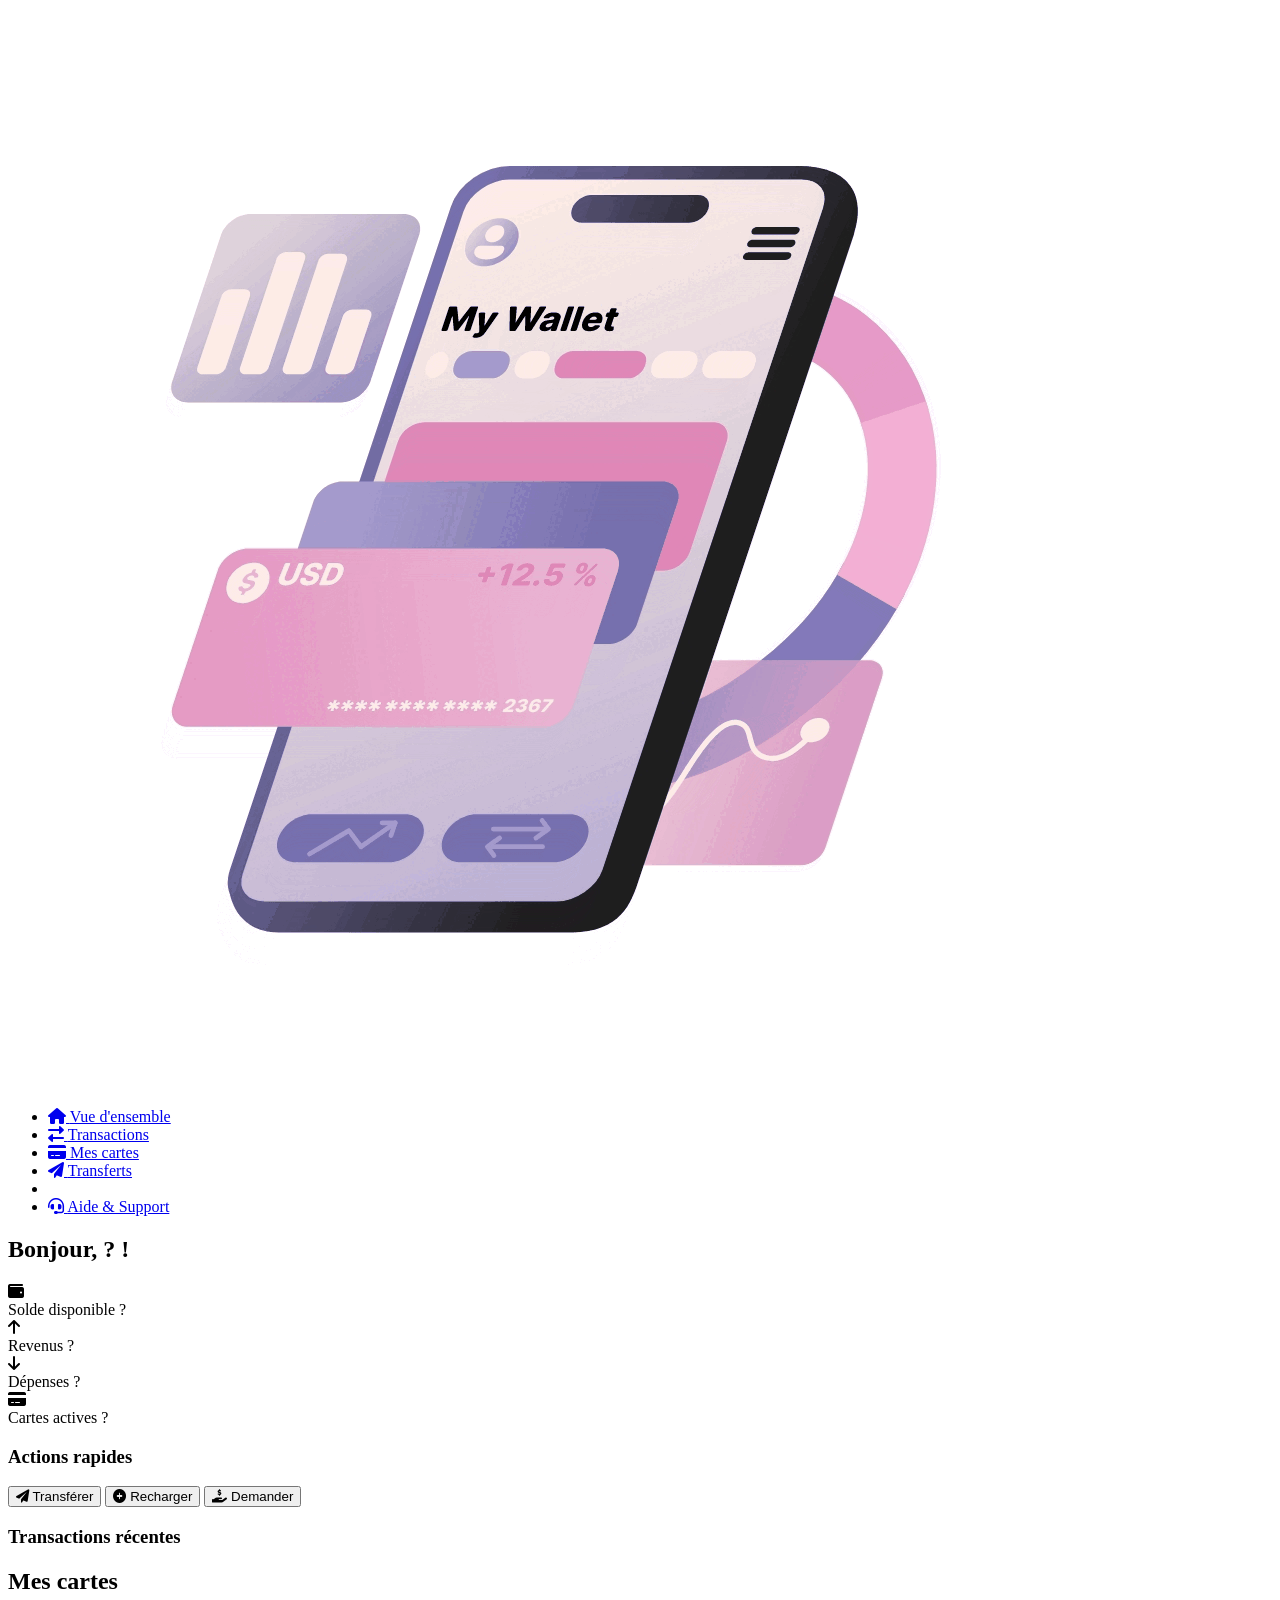
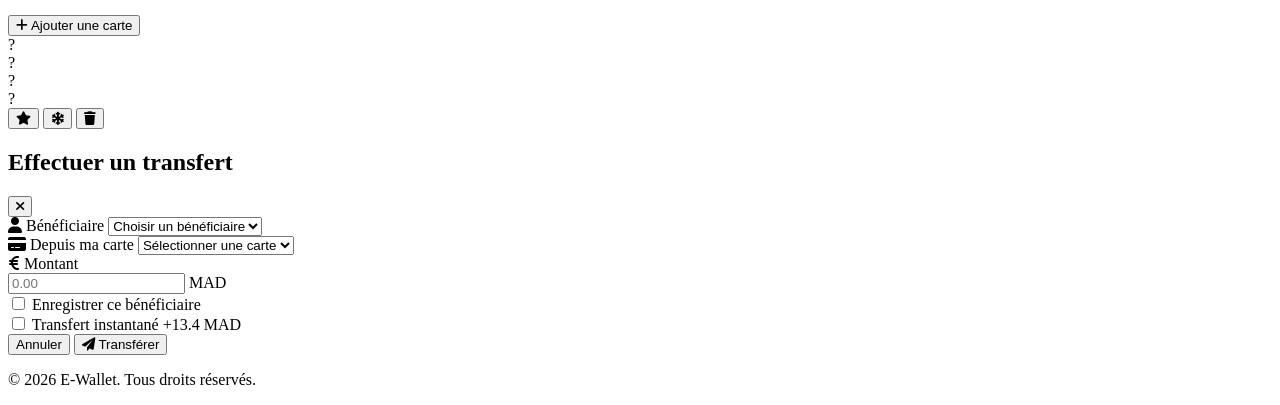
==== src/view/dashboard.html @ 68f1339a "update project" ====
<!DOCTYPE html>
<html lang="fr">
<head>
  <meta charset="UTF-8">
  <meta name="viewport" content="width=device-width, initial-scale=1.0">
  <title>E-Wallet | Tableau de bord</title>
  <link rel="stylesheet" href="../css/styles.css">
  <link rel="stylesheet" href="https://cdnjs.cloudflare.com/ajax/libs/font-awesome/6.0.0/css/all.min.css">
</head>
<body>
  <!-- Header avec navigation spécifique au dashboard -->
<header>
    <nav class="navbar">
      <a href="index.html" class="logo">
        <img src="../../assets/e-Wallet6.gif" alt="Logo E-Wallet">
      </a>
      <ul class="nav-links">
      </ul>
    </nav>
  </header>

  <!-- Main Dashboard -->
  <main class="dashboard-main">
    <div class="dashboard-container">
      
      <!-- Sidebar Navigation -->
      <aside class="dashboard-sidebar">
        <nav class="sidebar-nav">
          <ul>
            <li class="active">
              <a href="#overview">
                <i class="fas fa-home"></i>
                <span>Vue d'ensemble</span>
              </a>
            </li>
            <li>
              <a href="#transactions">
                <i class="fas fa-exchange-alt"></i>
                <span>Transactions</span>
              </a>
            </li>
            <li>
              <a href="#cards">
                <i class="fas fa-credit-card"></i>
                <span>Mes cartes</span>
              </a>
            </li>
            <li>
              <a href="#transfers">
                <i class="fas fa-paper-plane"></i>
                <span>Transferts</span>
              </a>
            </li>
            <li class="separator"></li>
            <li>
              <a href="#support">
                <i class="fas fa-headset"></i>
                <span>Aide & Support</span>
              </a>
            </li>
          </ul>
        </nav>
      </aside>

      <!-- Main Content Area -->
      <div class="dashboard-content">
        
        <!-- Vue d'ensemble (Overview) -->
        <section id="overview" class="dashboard-section active">
          <div class="section-header">
            <h2>Bonjour, <span id="greetingName"> ? </span> !</h2>
            <p class="date-display" id="currentDate"></p>
          </div>

          <!-- Cartes de résumé -->
          <div class="summary-cards">
            <div class="summary-card">
              <div class="card-icon blue">
                <i class="fas fa-wallet"></i>
              </div>
              <div class="card-details">
                <span class="card-label">Solde disponible</span>
                <span class="card-value" id="availableBalance">? </span>
              </div>
            </div>

            <div class="summary-card">
              <div class="card-icon green">
                <i class="fas fa-arrow-up"></i>
              </div>
              <div class="card-details">
                <span class="card-label">Revenus </span>
                <span class="card-value" id="monthlyIncome">?</span>
              </div>
            </div>

            <div class="summary-card">
              <div class="card-icon red">
                <i class="fas fa-arrow-down"></i>
              </div>
              <div class="card-details">
                <span class="card-label">Dépenses </span>
                <span class="card-value" id="monthlyExpenses">?</span>
              </div>
            </div>

            <div class="summary-card">
              <div class="card-icon purple">
                <i class="fas fa-credit-card"></i>
              </div>
              <div class="card-details">
                <span class="card-label">Cartes actives</span>
                <span class="card-value" id="activeCards">?</span>
              </div>
            </div>
          </div>

          <!-- Actions rapides -->
          <div class="quick-actions">
            <h3>Actions rapides</h3>
            <div class="action-buttons">
              <button class="action-btn" id="quickTransfer">
                <i class="fas fa-paper-plane"></i>
                <span>Transférer</span>
              </button>
              <button class="action-btn" id="quickTopup">
                <i class="fas fa-plus-circle"></i>
                <span>Recharger</span>
              </button>
              <button class="action-btn" id="quickRequest">
                <i class="fas fa-hand-holding-usd"></i>
                <span>Demander</span>
              </button>
            </div>
          </div>
          <!-- Transactions récentes -->
          <div class="recent-transactions">
            <div class="section-header">
              <h3>Transactions récentes</h3>
            </div>
            <div class="transactions-list" id="recentTransactionsList">
              <!-- Les transactions seront chargées dynamiquement -->
              <div class="transaction-item">
              </div>
            </div>
          </div>
        </section>

        <!-- Section Cartes -->
        <section id="cards" class="dashboard-section">
          <div class="section-header">
            <h2>Mes cartes</h2>
            <button class="btn btn-secondary" id="addCardBtn">
              <i class="fas fa-plus"></i> Ajouter une carte
            </button>
          </div>
          
          <div class="cards-grid" id="cardsGrid">
            <div class="card-item">
              <div class="card-preview visa">
                <div class="card-chip"></div>
                <div class="card-number">?</div>
                <div class="card-holder">?</div>
                <div class="card-expiry">?</div>
                <div class="card-type">?</div>
              </div>
              <div class="card-actions">
                <button class="card-action" title="Définir par défaut">
                  <i class="fas fa-star"></i>
                </button>
                <button class="card-action" title="Geler la carte">
                  <i class="fas fa-snowflake"></i>
                </button>
                <button class="card-action" title="Supprimer">
                  <i class="fas fa-trash"></i>
                </button>
              </div>
            </div>
          </div>
        </section>

<div>
        <!-- Section Transferts (masquée par défaut) -->
<section id="transfer-section" class="transfer-section hidden">
  <div class="section-header">
    <h2>Effectuer un transfert</h2>
    <button class="btn btn-close" id="closeTransferBtn">
      <i class="fas fa-times"></i>
    </button>
  </div>
  
  <div class="transfer-container">
    <!-- Formulaire de transfert -->
    <form id="transferForm" class="transfer-form">
      <!-- Sélection du bénéficiaire -->
      <div class="form-group">
        <label for="beneficiary">
          <i class="fas fa-user"></i> Bénéficiaire
        </label>
        <select id="beneficiary" name="beneficiary" required>
          <option value="" disabled selected>Choisir un bénéficiaire</option>
          <option value="1">?</option>
         
        </select>
      </div>

      <!-- Sélection de la carte source -->
      <div class="form-group">
        <label for="sourceCard">
          <i class="fas fa-credit-card"></i> Depuis ma carte
        </label>
        <select id="sourceCard" name="sourceCard" required>
          <option value="" disabled selected>Sélectionner une carte</option>
          <option value="visa-4242">?</option>
        </select>
      </div>

      <!-- Montant du transfert -->
      <div class="form-group">
        <label for="amount">
          <i class="fas fa-euro-sign"></i> Montant
        </label>
        <div class="amount-input">
          <input type="number" id="amount" name="amount" min="1" step="0.01" placeholder="0.00" required>
          <span class="currency">MAD</span>
        </div>
      </div>

      <!-- Options supplémentaires -->
      <div class="form-options">
        <div class="checkbox-group">
          <input type="checkbox" id="saveBeneficiary" name="saveBeneficiary">
          <label for="saveBeneficiary">Enregistrer ce bénéficiaire</label>
        </div>
        
        <div class="checkbox-group">
          <input type="checkbox" id="instantTransfer" name="instantTransfer">
          <label for="instantTransfer">Transfert instantané <span class="fee-badge">+13.4 MAD</span></label>
        </div>
      </div>
      <!-- Boutons d'action -->
      <div class="form-actions">
        <button type="button" class="btn btn-secondary" id="cancelTransferBtn">
          Annuler
        </button>
        <button type="submit" class="btn btn-primary" id="submitTransferBtn">
          <i class="fas fa-paper-plane"></i> Transférer
        </button>
      </div>
    </form>
    </div>
  <!-- Footer -->
  <footer>
    <p>&copy; 2026 E-Wallet. Tous droits réservés.</p>
  </footer>

  <script type="module" src="../Controllers/dashboard.js"></script>
</body>
</html>
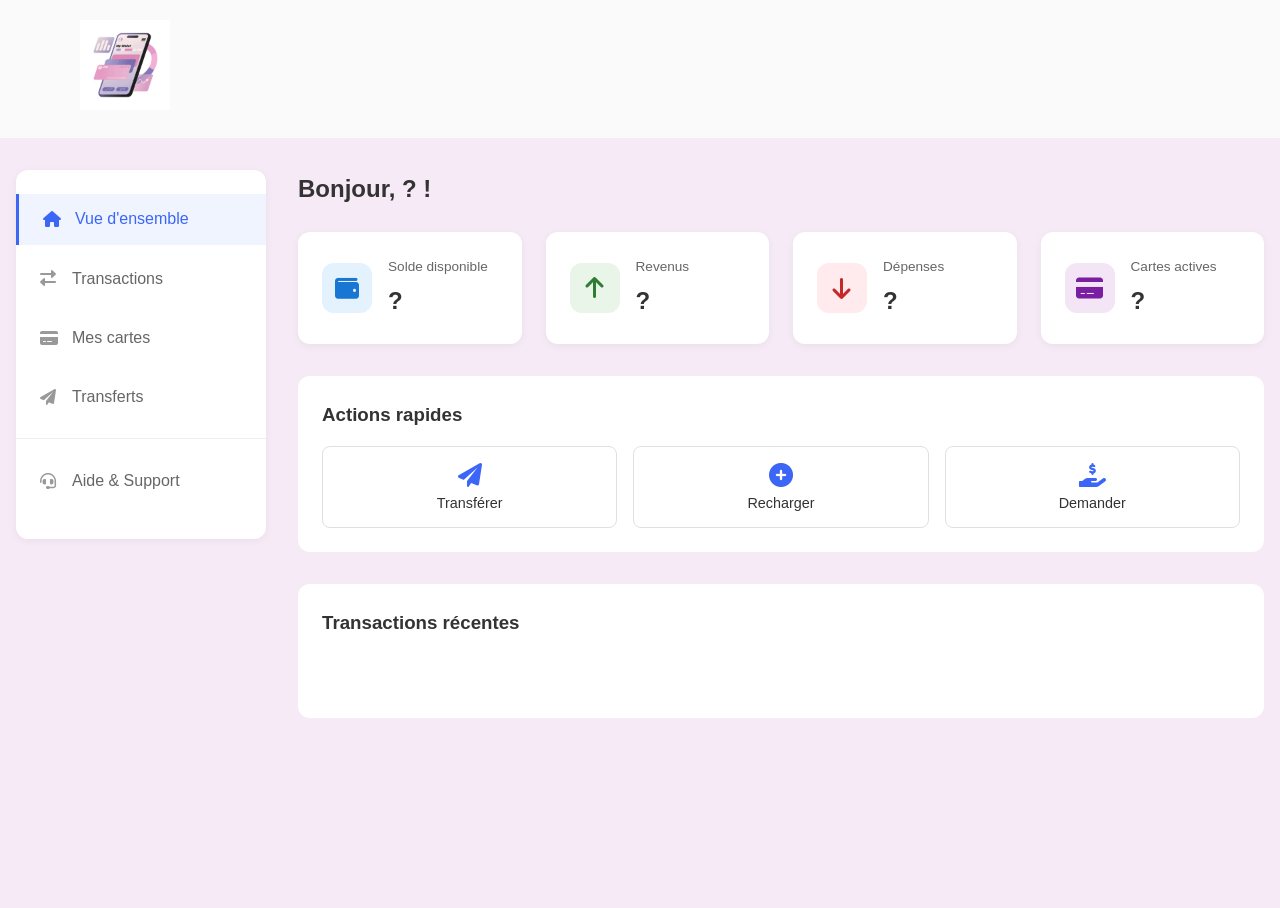
==== commit bc13ef14: "update" ====
--- a/src/view/dashboard.html
+++ b/src/view/dashboard.html
@@ -199,7 +199,7 @@
         </label>
         <select id="beneficiary" name="beneficiary" required>
           <option value="" disabled selected>Choisir un bénéficiaire</option>
-          <option value="1">?</option>
+          
          
         </select>
       </div>
@@ -211,7 +211,7 @@
         </label>
         <select id="sourceCard" name="sourceCard" required>
           <option value="" disabled selected>Sélectionner une carte</option>
-          <option value="visa-4242">?</option>
+         
         </select>
       </div>
 
--- a/src/css/styles.css
+++ b/src/css/styles.css
@@ -0,0 +1,1132 @@
+.hidden{
+display:none;
+}
+
+/* =====================
+   RESET
+===================== */
+* {
+  margin: 0;
+  padding: 0;
+  box-sizing: border-box;
+}
+
+/* =====================
+   GLOBAL
+===================== */
+body {
+  font-family: 'Inter', sans-serif;
+  background: linear-gradient(to right, #f9dcee, #efdcf2);
+  color: #333;
+  line-height: 1.6;
+}
+
+/* =====================
+   HEADER / NAVBAR
+===================== */
+header {
+  background: #fbfafa;
+  box-shadow: 0 2px 8px rgba(235, 185, 224, 0.05);
+}
+
+.navbar {
+  max-width: 1200px;
+  margin: auto;
+  display: flex;
+  justify-content: space-between;
+  align-items: center;
+  padding: 20px 40px;
+}
+
+.navbar .logo img {
+  height: 90px;
+}
+
+.nav-links {
+  list-style: none;
+  display: flex;
+  gap: 30px;
+}
+
+.nav-links a {
+  text-decoration: none;
+  color: #666;
+  font-weight: 500;
+  transition: color 0.3s, transform 0.2s;
+}
+
+.nav-links a:hover {
+  color: #3b66f6;
+  transform: translateY(-2px);
+}
+
+/* =====================
+   HERO SECTION
+===================== */
+.hero {
+  display: flex;
+  align-items: center;
+  justify-content: space-between;
+  max-width: 1200px;
+  margin: 50px auto;
+  padding: 0 40px;
+  gap: 40px;
+}
+
+.hero-content {
+  max-width: 600px;
+}
+
+.hero-content h1 {
+  font-size: 3.5rem;
+  margin-bottom: 20px;
+  color: #1e2a78;
+}
+
+.hero-content p {
+  font-size: 1.1rem;
+  color: #555;
+  margin-bottom: 30px;
+}
+
+/* =====================
+   BUTTONS (GLOBAL)
+===================== */
+.buttons {
+  display: flex;
+  gap: 20px;
+}
+
+.btn {
+  text-decoration: none;
+  display: inline-block;
+  padding: 12px 30px;
+  border-radius: 12px;
+  font-weight: 600;
+  cursor: pointer;
+  transition: all 0.3s ease;
+  border: none;
+}
+
+.btn-primary {
+  background: linear-gradient(135deg, #6a7cff, #5f6fff);
+  color: #fff;
+}
+
+.btn-primary:hover {
+  transform: translateY(-2px);
+  box-shadow: 0 10px 25px rgba(95, 111, 255, 0.35);
+}
+
+.btn-primary:active {
+  transform: scale(0.98);
+}
+
+.btn-secondary {
+  border: 2px solid #3b66f6;
+  color: #3b66f6;
+  background: transparent;
+}
+
+.btn-secondary:hover {
+  background-color: #3b66f6;
+  color: #fff;
+}
+
+/* =====================
+   HERO IMAGE
+===================== */
+.hero-image img {
+  max-width: 500px;
+  border-radius: 25px;
+  box-shadow: 0 20px 40px rgba(0,0,0,0.1);
+  transition: transform 0.3s;
+}
+
+.hero-image img:hover {
+  transform: scale(1.05);
+}
+
+/* =====================
+   LOGIN FORM (MODERNE)
+===================== */
+.login-form {
+  display: flex;
+  flex-direction: column;
+  gap: 20px;
+}
+
+/* INPUT GROUP */
+.input-group {
+  position: relative;
+}
+
+/* INPUT */
+.input-group input {
+  width: 100%;
+  padding: 14px 18px;
+  border-radius: 14px;
+  border: 1px solid #ddd;
+  background: #f9faff;
+  font-size: 0.95rem;
+  transition: all 0.3s ease;
+}
+
+/* INPUT FOCUS */
+.input-group input:focus {
+  outline: none;
+  border-color: #5f6fff;
+  box-shadow: 0 0 0 4px rgba(95, 111, 255, 0.18);
+  background: #ffffff;
+}
+
+/* PLACEHOLDER */
+.input-group input::placeholder {
+  color: #999;
+  font-weight: 500;
+}
+
+/* TOGGLE PASSWORD */
+.toggle-password {
+  position: absolute;
+  right: 16px;
+  top: 50%;
+  transform: translateY(-50%);
+  cursor: pointer;
+  opacity: 0.6;
+  font-size: 1rem;
+}
+
+/* =====================
+   FOOTER
+===================== */
+footer {
+  text-align: center;
+  padding: 30px;
+  color: #999;
+  font-size: 0.9rem;
+  border-top: 1px solid #eee;
+}
+
+/* =====================
+   RESPONSIVE
+===================== */
+@media (max-width: 1024px) {
+  .hero {
+    flex-direction: column-reverse;
+    text-align: center;
+  }
+
+  .hero-image img {
+    max-width: 350px;
+    margin-bottom: 30px;
+  }
+
+  .buttons {
+    justify-content: center;
+  }
+}
+
+@media (max-width: 600px) {
+  .navbar {
+    flex-direction: column;
+    gap: 20px;
+  }
+
+  .nav-links {
+    flex-direction: column;
+    gap: 15px;
+  }
+
+  .hero-content h1 {
+    font-size: 2.5rem;
+  }
+}
+
+#result {
+  font-weight: bold;
+  text-align: center;
+}
+
+.wallet-hero {
+  display: flex;
+  flex-direction: column;
+  align-items: center;
+  padding: 40px 20px;
+  gap: 30px;
+}
+
+.wallet-actions {
+  display: flex;
+  flex-wrap: wrap;
+  gap: 20px;
+  justify-content: center;
+  width: 100%;
+}
+
+.card {
+  background: #f9faff;
+  padding: 20px;
+  border-radius: 14px;
+  box-shadow: 0 4px 8px rgba(0,0,0,0.1);
+  min-width: 200px;
+  text-align: center;
+}
+
+.card h2 {
+  margin-bottom: 10px;
+  color: #333;
+}
+
+#balance {
+  font-size: 1.5rem;
+  font-weight: 600;
+}
+
+#transactions {
+  list-style: none;
+  padding: 0;
+}
+
+#transactions li {
+  background: #fff;
+  margin: 5px 0;
+  padding: 8px 10px;
+  border-radius: 8px;
+  border: 1px solid #ddd;
+}
+
+/* Dashboard Styles */
+.dashboard-nav {
+  display: flex;
+  justify-content: space-between;
+  align-items: center;
+  padding: 1rem 5%;
+  background: white;
+  box-shadow: 0 2px 10px rgba(0,0,0,0.1);
+}
+
+.user-menu {
+  display: flex;
+  align-items: center;
+  gap: 1rem;
+  position: relative;
+}
+
+.user-info {
+  text-align: right;
+}
+
+.user-name {
+  display: block;
+  font-weight: 600;
+  color: #333;
+}
+
+.user-balance {
+  font-size: 0.9rem;
+  color: #3b66f6;
+  font-weight: 500;
+}
+
+.user-avatar img {
+  width: 40px;
+  height: 40px;
+  border-radius: 50%;
+  object-fit: cover;
+}
+
+.dropdown-toggle {
+  background: none;
+  border: none;
+  cursor: pointer;
+  color: #666;
+}
+
+.dropdown-menu {
+  position: absolute;
+  top: 100%;
+  right: 0;
+  background: white;
+  border-radius: 8px;
+  box-shadow: 0 4px 15px rgba(0,0,0,0.15);
+  display: none;
+  flex-direction: column;
+  min-width: 180px;
+  z-index: 1000;
+}
+
+.dropdown-menu.show {
+  display: flex;
+}
+
+.dropdown-menu a {
+  padding: 12px 16px;
+  text-decoration: none;
+  color: #333;
+  display: flex;
+  align-items: center;
+  gap: 10px;
+  transition: background 0.3s;
+}
+
+.dropdown-menu a:hover {
+  background: #f5f5f5;
+}
+
+/* Dashboard Main Layout */
+.dashboard-main {
+  background: #f6eaf7;
+  min-height: calc(100vh - 70px - 60px);
+}
+
+.dashboard-container {
+  display: flex;
+  max-width: 1400px;
+  margin: 0 auto;
+  padding: 2rem 1rem;
+  gap: 2rem;
+}
+
+/* Sidebar */
+.dashboard-sidebar {
+  width: 250px;
+  background: white;
+  border-radius: 12px;
+  padding: 1.5rem 0;
+  box-shadow: 0 2px 8px rgba(0,0,0,0.05);
+  height: fit-content;
+  position: sticky;
+  top: 90px;
+}
+
+.sidebar-nav ul {
+  list-style: none;
+  padding: 0;
+  margin: 0;
+}
+
+.sidebar-nav li {
+  margin-bottom: 0.5rem;
+}
+
+.sidebar-nav a {
+  display: flex;
+  align-items: center;
+  gap: 12px;
+  padding: 0.8rem 1.5rem;
+  text-decoration: none;
+  color: #666;
+  transition: all 0.3s;
+}
+
+.sidebar-nav a i {
+  width: 20px;
+  color: #999;
+}
+
+.sidebar-nav li.active a,
+.sidebar-nav a:hover {
+  background: #f0f4ff;
+  color: #3b66f6;
+  border-left: 3px solid #3b66f6;
+}
+
+.sidebar-nav li.active i,
+.sidebar-nav a:hover i {
+  color: #3b66f6;
+}
+
+.sidebar-nav .separator {
+  height: 1px;
+  background: #eee;
+  margin: 1rem 0;
+}
+
+/* Main Content */
+.dashboard-content {
+  flex: 1;
+  min-width: 0;
+}
+
+.dashboard-section {
+  display: none;
+  animation: fadeIn 0.3s;
+}
+
+.dashboard-section.active {
+  display: block;
+}
+
+@keyframes fadeIn {
+  from { opacity: 0; transform: translateY(10px); }
+  to { opacity: 1; transform: translateY(0); }
+}
+
+.section-header {
+  display: flex;
+  justify-content: space-between;
+  align-items: center;
+  margin-bottom: 1.5rem;
+}
+
+.section-header h2 {
+  margin: 0;
+  color: #333;
+}
+
+.date-display {
+  color: #666;
+  font-size: 0.95rem;
+}
+
+/* Summary Cards */
+.summary-cards {
+  display: grid;
+  grid-template-columns: repeat(4, 1fr);
+  gap: 1.5rem;
+  margin-bottom: 2rem;
+}
+
+.summary-card {
+  background: white;
+  border-radius: 12px;
+  padding: 1.5rem;
+  display: flex;
+  align-items: center;
+  gap: 1rem;
+  box-shadow: 0 2px 8px rgba(0,0,0,0.05);
+  transition: transform 0.3s;
+}
+
+.summary-card:hover {
+  transform: translateY(-5px);
+  box-shadow: 0 5px 15px rgba(0,0,0,0.1);
+}
+
+.card-icon {
+  width: 50px;
+  height: 50px;
+  border-radius: 12px;
+  display: flex;
+  align-items: center;
+  justify-content: center;
+  font-size: 1.5rem;
+}
+
+.card-icon.blue { background: #e3f2fd; color: #1976d2; }
+.card-icon.green { background: #e8f5e8; color: #2e7d32; }
+.card-icon.red { background: #ffebee; color: #c62828; }
+.card-icon.purple { background: #f3e5f5; color: #7b1fa2; }
+
+.card-details {
+  display: flex;
+  flex-direction: column;
+}
+
+.card-label {
+  font-size: 0.85rem;
+  color: #666;
+  margin-bottom: 4px;
+}
+
+.card-value {
+  font-size: 1.5rem;
+  font-weight: 600;
+  color: #333;
+}
+
+/* Quick Actions */
+.quick-actions {
+  background: white;
+  border-radius: 12px;
+  padding: 1.5rem;
+  margin-bottom: 2rem;
+}
+
+.quick-actions h3 {
+  margin: 0 0 1rem 0;
+  color: #333;
+}
+
+.action-buttons {
+  display: flex;
+  gap: 1rem;
+}
+
+.action-btn {
+  flex: 1;
+  display: flex;
+  flex-direction: column;
+  align-items: center;
+  gap: 0.5rem;
+  padding: 1rem;
+  border: 1px solid #e0e0e0;
+  border-radius: 8px;
+  background: white;
+  cursor: pointer;
+  transition: all 0.3s;
+}
+
+.action-btn i {
+  font-size: 1.5rem;
+  color: #3b66f6;
+}
+
+.action-btn span {
+  font-size: 0.9rem;
+  color: #333;
+}
+
+.action-btn:hover {
+  background: #f0f4ff;
+  border-color: #3b66f6;
+}
+
+/* Recent Transactions */
+.recent-transactions {
+  background: white;
+  border-radius: 12px;
+  padding: 1.5rem;
+}
+
+.view-all {
+  text-decoration: none;
+  color: #3b66f6;
+  font-weight: 500;
+  display: flex;
+  align-items: center;
+  gap: 5px;
+}
+
+.transactions-list {
+  margin-top: 1rem;
+}
+
+.transaction-item {
+  display: flex;
+  align-items: center;
+  gap: 1rem;
+  padding: 1rem 0;
+  border-bottom: 1px solid #f0f0f0;
+}
+
+.transaction-item:last-child {
+  border-bottom: none;
+}
+
+.transaction-icon {
+  width: 40px;
+  height: 40px;
+  border-radius: 50%;
+  display: flex;
+  align-items: center;
+  justify-content: center;
+}
+
+.transaction-icon.debit {
+  background: #ffebee;
+  color: #c62828;
+}
+
+.transaction-icon.credit {
+  background: #e8f5e8;
+  color: #2e7d32;
+}
+
+.transaction-details {
+  flex: 1;
+}
+
+.transaction-name {
+  display: block;
+  font-weight: 500;
+  color: #333;
+}
+
+.transaction-date {
+  font-size: 0.85rem;
+  color: #666;
+}
+
+.transaction-amount {
+  font-weight: 600;
+  font-size: 1.1rem;
+}
+
+.transaction-amount.debit {
+  color: #c62828;
+}
+
+.transaction-amount.credit {
+  color: #2e7d32;
+}
+
+/* Cards Grid */
+.cards-grid {
+  display: grid;
+  grid-template-columns: repeat(auto-fill, minmax(300px, 1fr));
+  gap: 1.5rem;
+  margin-top: 1.5rem;
+}
+
+.card-item {
+  background: white;
+  border-radius: 12px;
+  padding: 1.5rem;
+  box-shadow: 0 2px 8px rgba(0,0,0,0.05);
+}
+
+.card-preview {
+  background: linear-gradient(135deg, #667eea 0%, #764ba2 100%);
+  border-radius: 12px;
+  padding: 1.5rem;
+  color: white;
+  position: relative;
+  min-height: 160px;
+  display: flex;
+  flex-direction: column;
+  justify-content: flex-end;
+  margin-bottom: 1rem;
+}
+
+.card-preview.visa {
+  background: linear-gradient(135deg, #1a1f71 0%, #0d47a1 100%);
+}
+
+.card-preview.mastercard {
+  background: linear-gradient(135deg, #ff5f00 0%, #f79e1b 100%);
+}
+
+.card-chip {
+  position: absolute;
+  top: 20px;
+  left: 20px;
+  width: 40px;
+  height: 30px;
+  background: linear-gradient(45deg, #ffd700, #ffb347);
+  border-radius: 5px;
+}
+
+.card-number {
+  font-size: 1.1rem;
+  letter-spacing: 2px;
+  margin-bottom: 10px;
+}
+
+.card-holder {
+  font-size: 0.8rem;
+  opacity: 0.9;
+  text-transform: uppercase;
+}
+
+.card-expiry {
+  position: absolute;
+  bottom: 20px;
+  right: 20px;
+  font-size: 0.8rem;
+}
+
+.card-type {
+  position: absolute;
+  top: 20px;
+  right: 20px;
+  font-size: 0.9rem;
+  font-weight: 600;
+}
+
+.card-actions {
+  display: flex;
+  justify-content: flex-end;
+  gap: 0.5rem;
+}
+
+.card-action {
+  width: 35px;
+  height: 35px;
+  border-radius: 50%;
+  border: none;
+  background: #f5f5f5;
+  color: #666;
+  cursor: pointer;
+  transition: all 0.3s;
+}
+
+.card-action:hover {
+  background: #3b66f6;
+  color: white;
+}
+
+/* Transfer Form */
+.transfer-container {
+  display: grid;
+  grid-template-columns: 2fr 1fr;
+  gap: 2rem;
+  margin-top: 1.5rem;
+}
+
+.transfer-form {
+  background: white;
+  border-radius: 12px;
+  padding: 2rem;
+  box-shadow: 0 2px 8px rgba(0,0,0,0.05);
+}
+
+.form-group {
+  margin-bottom: 1.5rem;
+}
+
+.form-group label {
+  display: block;
+  margin-bottom: 0.5rem;
+  color: #333;
+  font-weight: 500;
+}
+
+.form-group select,
+.form-group input {
+  width: 100%;
+  padding: 0.8rem;
+  border: 1px solid #e0e0e0;
+  border-radius: 8px;
+  font-size: 1rem;
+}
+
+.form-group select:focus,
+.form-group input:focus {
+  outline: none;
+  border-color: #3b66f6;
+}
+
+.btn-block {
+  width: 100%;
+  padding: 1rem;
+}
+
+.transfer-info {
+  background: white;
+  border-radius: 12px;
+  padding: 1.5rem;
+  box-shadow: 0 2px 8px rgba(0,0,0,0.05);
+  height: fit-content;
+}
+
+.info-card h4 {
+  margin: 0 0 1rem 0;
+  color: #333;
+}
+
+.info-card p {
+  color: #666;
+  margin-bottom: 0.5rem;
+  font-size: 0.95rem;
+}
+
+/* Modal */
+.modal {
+  display: none;
+  position: fixed;
+  top: 0;
+  left: 0;
+  width: 100%;
+  height: 100%;
+  background: rgba(0,0,0,0.5);
+  z-index: 1000;
+}
+
+.modal.show {
+  display: flex;
+  align-items: center;
+  justify-content: center;
+}
+
+.modal-content {
+  background: white;
+  border-radius: 12px;
+  width: 90%;
+  max-width: 500px;
+  max-height: 90vh;
+  overflow-y: auto;
+}
+
+.modal-header {
+  display: flex;
+  justify-content: space-between;
+  align-items: center;
+  padding: 1.5rem;
+  border-bottom: 1px solid #e0e0e0;
+}
+
+.modal-header h3 {
+  margin: 0;
+  color: #333;
+}
+
+.modal-close {
+  background: none;
+  border: none;
+  font-size: 1.5rem;
+  cursor: pointer;
+  color: #666;
+}
+
+.modal-body {
+  padding: 1.5rem;
+}
+
+.modal-footer {
+  padding: 1.5rem;
+  border-top: 1px solid #e0e0e0;
+  display: flex;
+  justify-content: flex-end;
+  gap: 1rem;
+}
+
+/* =====================
+   TRANSFER SECTION (HIDDEN/SHOW)
+===================== */
+.hidden {
+  display: none !important;
+}
+
+.transfer-section {
+  position: fixed;
+  top: 50%;
+  left: 50%;
+  transform: translate(-50%, -50%);
+  width: 90%;
+  max-width: 600px;
+  max-height: 90vh;
+  overflow-y: auto;
+  background: white;
+  border-radius: 20px;
+  box-shadow: 0 20px 40px rgba(0,0,0,0.2);
+  z-index: 1000;
+  padding: 2rem;
+}
+
+.transfer-section .section-header {
+  display: flex;
+  justify-content: space-between;
+  align-items: center;
+  margin-bottom: 2rem;
+}
+
+.btn-close {
+  background: none;
+  border: none;
+  font-size: 1.5rem;
+  cursor: pointer;
+  color: #666;
+}
+
+.btn-close:hover {
+  color: #333;
+}
+
+.transfer-form {
+  display: flex;
+  flex-direction: column;
+  gap: 1.5rem;
+}
+
+.form-group {
+  display: flex;
+  flex-direction: column;
+  gap: 0.5rem;
+}
+
+.form-group label {
+  font-weight: 600;
+  color: #555;
+  font-size: 0.95rem;
+}
+
+.form-group label i {
+  margin-right: 0.5rem;
+  color: #4CAF50;
+}
+
+.form-group select,
+.form-group input,
+.form-group textarea {
+  padding: 0.75rem;
+  border: 2px solid #e0e0e0;
+  border-radius: 10px;
+  font-size: 1rem;
+  transition: border-color 0.3s;
+}
+
+.form-group select:focus,
+.form-group input:focus,
+.form-group textarea:focus {
+  outline: none;
+  border-color: #4CAF50;
+}
+
+.amount-input {
+  position: relative;
+  display: flex;
+  align-items: center;
+}
+
+.amount-input input {
+  flex: 1;
+  padding-right: 80px;
+}
+
+.amount-input .currency {
+  position: absolute;
+  right: 10px;
+  color: #666;
+  font-weight: 600;
+}
+
+.form-options {
+  display: flex;
+  gap: 1rem;
+  flex-wrap: wrap;
+}
+
+.checkbox-group {
+  display: flex;
+  align-items: center;
+  gap: 0.5rem;
+}
+
+.checkbox-group input[type="checkbox"] {
+  width: 18px;
+  height: 18px;
+  cursor: pointer;
+}
+
+.fee-badge {
+  background: #f0f0f0;
+  padding: 0.25rem 0.5rem;
+  border-radius: 12px;
+  font-size: 0.8rem;
+  color: #666;
+}
+
+.transfer-summary {
+  background: #f8f9fa;
+  padding: 1.5rem;
+  border-radius: 12px;
+  margin: 1rem 0;
+}
+
+.transfer-summary h4 {
+  margin-bottom: 1rem;
+  color: #333;
+}
+
+.summary-row {
+  display: flex;
+  justify-content: space-between;
+  padding: 0.5rem 0;
+  color: #666;
+}
+
+.summary-row.total {
+  border-top: 2px solid #ddd;
+  margin-top: 0.5rem;
+  padding-top: 1rem;
+  font-weight: bold;
+  color: #333;
+}
+
+.form-actions {
+  display: flex;
+  gap: 1rem;
+  justify-content: flex-end;
+}
+
+.recent-beneficiaries {
+  margin-top: 2rem;
+  padding-top: 1rem;
+  border-top: 2px solid #f0f0f0;
+}
+
+.recent-beneficiaries h4 {
+  margin-bottom: 1rem;
+  color: #666;
+}
+
+.beneficiaries-list {
+  display: flex;
+  gap: 1rem;
+  flex-wrap: wrap;
+}
+
+.beneficiary-chip {
+  display: flex;
+  align-items: center;
+  gap: 0.5rem;
+  padding: 0.5rem 1rem;
+  background: #f0f0f0;
+  border-radius: 50px;
+  cursor: pointer;
+  transition: background 0.3s;
+}
+
+.beneficiary-chip:hover {
+  background: #e0e0e0;
+}
+
+.beneficiary-avatar {
+  width: 30px;
+  height: 30px;
+  background: #4CAF50;
+  color: white;
+  border-radius: 50%;
+  display: flex;
+  align-items: center;
+  justify-content: center;
+  font-weight: bold;
+  font-size: 0.9rem;
+}
+
+/* Overlay pour l'arrière-plan */
+.modal-overlay {
+  position: fixed;
+  top: 0;
+  left: 0;
+  right: 0;
+  bottom: 0;
+  background: rgba(0,0,0,0.5);
+  z-index: 999;
+}
+
+/* Responsive */
+@media (max-width: 1024px) {
+  .summary-cards {
+    grid-template-columns: repeat(2, 1fr);
+  }
+  
+  .dashboard-container {
+    flex-direction: column;
+  }
+  
+  .dashboard-sidebar {
+    width: 100%;
+    position: static;
+  }
+}
+
+@media (max-width: 768px) {
+  .transfer-container {
+    grid-template-columns: 1fr;
+  }
+  
+  .action-buttons {
+    flex-wrap: wrap;
+  }
+  
+  .action-btn {
+    min-width: calc(50% - 0.5rem);
+  }
+  
+  .user-info {
+    display: none;
+  }
+}
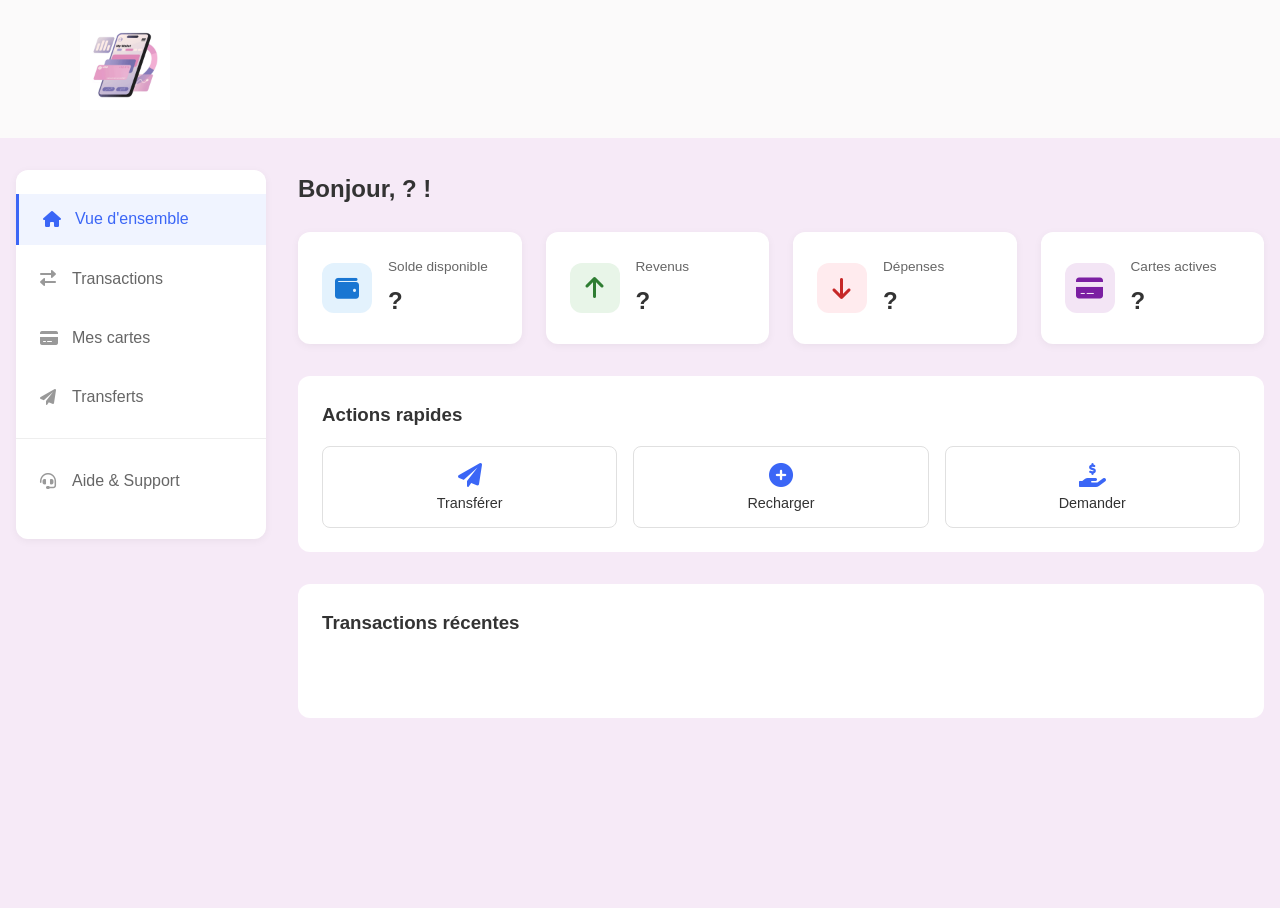
==== commit 9509dc6d: "update" ====
--- a/src/view/dashboard.html
+++ b/src/view/dashboard.html
@@ -11,7 +11,7 @@
   <!-- Header avec navigation spécifique au dashboard -->
 <header>
     <nav class="navbar">
-      <a href="index.html" class="logo">
+      <a href="../../index.html" class="logo">
         <img src="../../assets/e-Wallet6.gif" alt="Logo E-Wallet">
       </a>
       <ul class="nav-links">
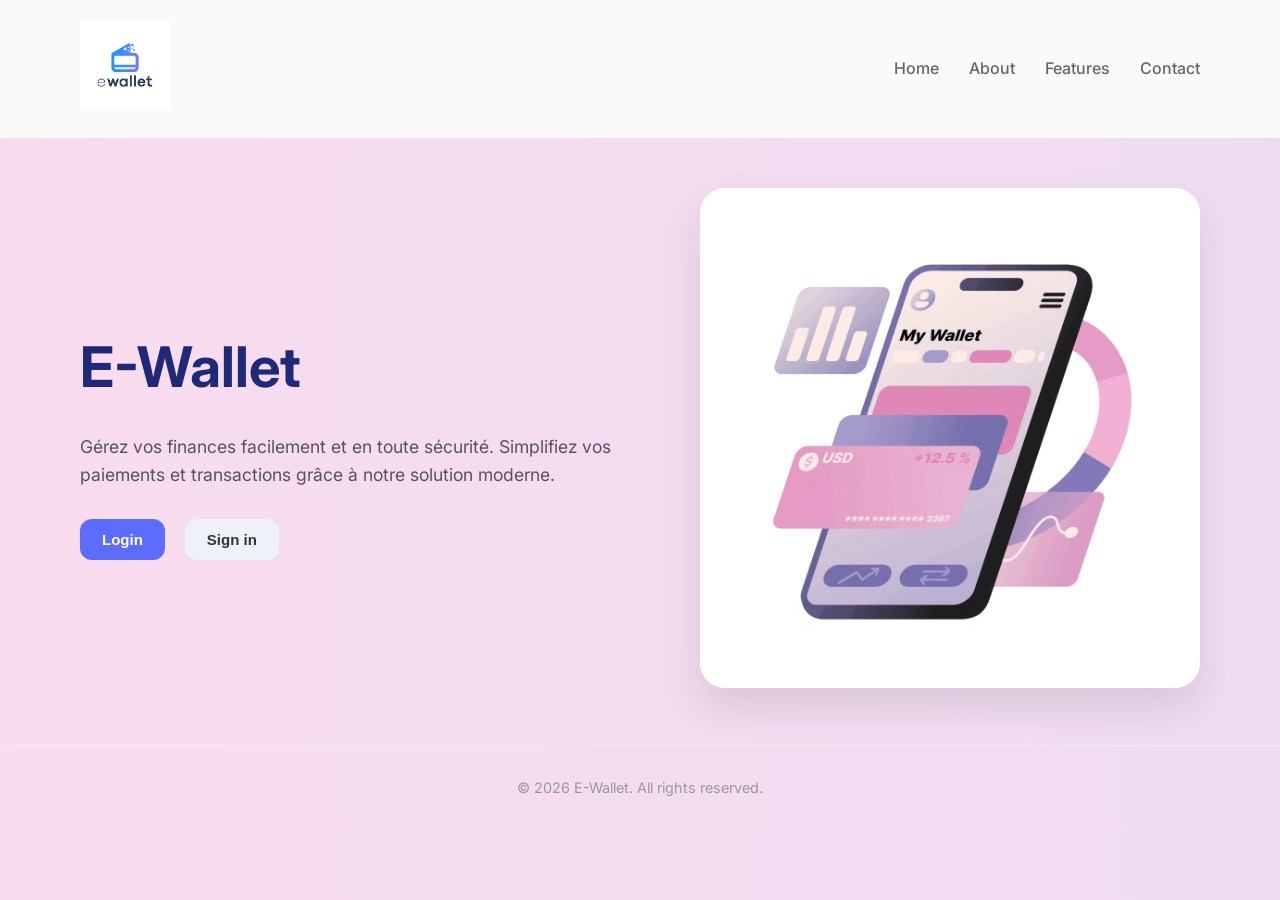
==== commit 394686d3: "update" ====
--- a/src/view/dashboard.html
+++ b/src/view/dashboard.html
@@ -249,6 +249,65 @@
       </div>
     </form>
     </div>
+    <section id="recharge-section" class="recharge-section hidden">
+  <div class="section-header">
+    <h2>Effectuer un rechargement</h2>
+    <button class="btn btn-close" id="closeRechargeBtn">
+      <i class="fas fa-times"></i>
+    </button>
+  </div>
+
+<!---Recharger   -->
+
+  <div class="recharge-container">
+    <form id="rechargeForm" class="recharge-form">
+
+      <div class="form-group">
+        <label for="rechargeCard">
+          <i class="fas fa-credit-card"></i> Depuis ma carte
+        </label>
+        <select id="rechargeCard" name="rechargeCard" required>
+          <option value="" disabled selected>Sélectionner une carte</option>
+        </select>
+      </div>
+
+      <div class="form-group">
+        <label for="rechargeAmount">
+          <i class="fas fa-euro-sign"></i> Montant
+        </label>
+        <div class="amount-input">
+          <input
+            type="number"
+            id="rechargeAmount"
+            name="rechargeAmount"
+            min="1"
+            step="0.01"
+            placeholder="0.00"
+            required
+          >
+          <span class="currency">MAD</span>
+        </div>
+      </div>
+
+      <div class="recharge-info-box">
+        <p>
+          <i class="fas fa-info-circle"></i>
+          Le montant sera ajouté directement à votre wallet après validation.
+        </p>
+      </div>
+
+      <div class="form-actions">
+        <button type="button" class="btn btn-secondary" id="cancelRechargeBtn">
+          Annuler
+        </button>
+        <button type="submit" class="btn btn-primary" id="submitRechargeBtn">
+          <i class="fas fa-plus-circle"></i> Recharger
+        </button>
+      </div>
+
+    </form>
+  </div>
+</section>
   <!-- Footer -->
   <footer>
     <p>&copy; 2026 E-Wallet. Tous droits réservés.</p>
--- a/src/css/styles.css
+++ b/src/css/styles.css
@@ -1129,4 +1129,156 @@
   .user-info {
     display: none;
   }
+}
+
+
+/*css de Recharger*/
+
+.recharge-section {
+  margin-top: 30px;
+  background: #ffffff;
+  border-radius: 20px;
+  padding: 30px;
+  box-shadow: 0 8px 24px rgba(0, 0, 0, 0.08);
+  animation: fadeInUp 0.35s ease;
+}
+
+.recharge-container {
+  margin-top: 20px;
+}
+
+.recharge-form {
+  display: flex;
+  flex-direction: column;
+  gap: 22px;
+}
+
+.form-group {
+  display: flex;
+  flex-direction: column;
+  gap: 10px;
+}
+
+.form-group label {
+  font-size: 15px;
+  font-weight: 600;
+  color: #333;
+}
+
+.form-group label i {
+  margin-right: 8px;
+  color: #5b6cff;
+}
+
+.recharge-form select,
+.recharge-form input {
+  width: 100%;
+  padding: 14px 16px;
+  border: 1px solid #d9d9e6;
+  border-radius: 12px;
+  font-size: 15px;
+  outline: none;
+  transition: 0.25s ease;
+  background: #fafaff;
+}
+
+.recharge-form select:focus,
+.recharge-form input:focus {
+  border-color: #5b6cff;
+  box-shadow: 0 0 0 3px rgba(91, 108, 255, 0.12);
+  background: #fff;
+}
+
+.amount-input {
+  position: relative;
+}
+
+.amount-input input {
+  padding-right: 70px;
+}
+
+.currency {
+  position: absolute;
+  right: 16px;
+  top: 50%;
+  transform: translateY(-50%);
+  color: #666;
+  font-weight: 600;
+}
+
+.recharge-info-box {
+  background: #f5f7ff;
+  border: 1px solid #dfe5ff;
+  padding: 14px 16px;
+  border-radius: 12px;
+  color: #445;
+  font-size: 14px;
+}
+
+.recharge-info-box i {
+  color: #5b6cff;
+  margin-right: 8px;
+}
+
+.form-actions {
+  display: flex;
+  justify-content: flex-end;
+  gap: 14px;
+  margin-top: 8px;
+}
+
+.btn {
+  border: none;
+  border-radius: 12px;
+  padding: 12px 22px;
+  font-size: 15px;
+  font-weight: 600;
+  cursor: pointer;
+  transition: 0.25s ease;
+}
+
+.btn-primary {
+  background: #5b6cff;
+  color: white;
+}
+
+.btn-primary:hover {
+  background: #4859ea;
+  transform: translateY(-1px);
+}
+
+.btn-secondary {
+  background: #eef1f8;
+  color: #333;
+}
+
+.btn-secondary:hover {
+  background: #dfe5f2;
+}
+
+.btn-close {
+  background: transparent;
+  font-size: 18px;
+  color: #666;
+  padding: 8px 12px;
+}
+
+.btn-close:hover {
+  color: #111;
+  background: #f2f2f7;
+}
+
+.hidden {
+  display: none;
+}
+
+@keyframes fadeInUp {
+  from {
+    opacity: 0;
+    transform: translateY(18px);
+  }
+  to {
+    opacity: 1;
+    transform: translateY(0);
+  }
 }
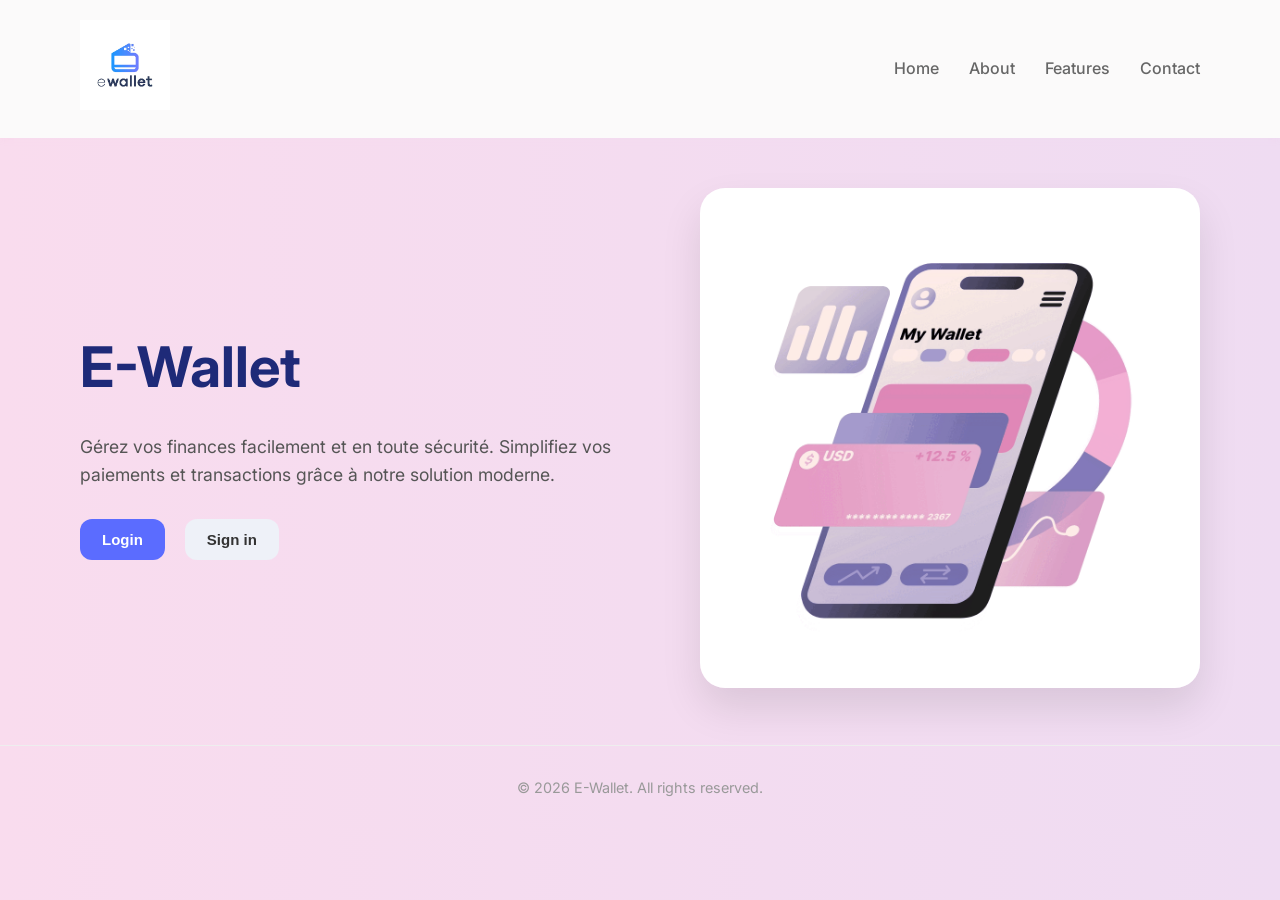
==== commit 2785ef64: "update" ====
--- a/src/view/dashboard.html
+++ b/src/view/dashboard.html
@@ -8,21 +8,21 @@
   <link rel="stylesheet" href="https://cdnjs.cloudflare.com/ajax/libs/font-awesome/6.0.0/css/all.min.css">
 </head>
 <body>
+
   <!-- Header avec navigation spécifique au dashboard -->
-<header>
+  <header>
     <nav class="navbar">
       <a href="../../index.html" class="logo">
         <img src="../../assets/e-Wallet6.gif" alt="Logo E-Wallet">
       </a>
-      <ul class="nav-links">
-      </ul>
+      <ul class="nav-links"></ul>
     </nav>
   </header>
 
   <!-- Main Dashboard -->
   <main class="dashboard-main">
     <div class="dashboard-container">
-      
+
       <!-- Sidebar Navigation -->
       <aside class="dashboard-sidebar">
         <nav class="sidebar-nav">
@@ -64,11 +64,11 @@
 
       <!-- Main Content Area -->
       <div class="dashboard-content">
-        
-        <!-- Vue d'ensemble (Overview) -->
+
+        <!-- Vue d'ensemble -->
         <section id="overview" class="dashboard-section active">
           <div class="section-header">
-            <h2>Bonjour, <span id="greetingName"> ? </span> !</h2>
+            <h2>Bonjour, <span id="greetingName">?</span> !</h2>
             <p class="date-display" id="currentDate"></p>
           </div>
 
@@ -80,7 +80,7 @@
               </div>
               <div class="card-details">
                 <span class="card-label">Solde disponible</span>
-                <span class="card-value" id="availableBalance">? </span>
+                <span class="card-value" id="availableBalance">?</span>
               </div>
             </div>
 
@@ -89,7 +89,7 @@
                 <i class="fas fa-arrow-up"></i>
               </div>
               <div class="card-details">
-                <span class="card-label">Revenus </span>
+                <span class="card-label">Revenus</span>
                 <span class="card-value" id="monthlyIncome">?</span>
               </div>
             </div>
@@ -99,7 +99,7 @@
                 <i class="fas fa-arrow-down"></i>
               </div>
               <div class="card-details">
-                <span class="card-label">Dépenses </span>
+                <span class="card-label">Dépenses</span>
                 <span class="card-value" id="monthlyExpenses">?</span>
               </div>
             </div>
@@ -123,25 +123,26 @@
                 <i class="fas fa-paper-plane"></i>
                 <span>Transférer</span>
               </button>
+
               <button class="action-btn" id="quickTopup">
                 <i class="fas fa-plus-circle"></i>
                 <span>Recharger</span>
               </button>
+
               <button class="action-btn" id="quickRequest">
                 <i class="fas fa-hand-holding-usd"></i>
                 <span>Demander</span>
               </button>
             </div>
           </div>
+
           <!-- Transactions récentes -->
           <div class="recent-transactions">
             <div class="section-header">
               <h3>Transactions récentes</h3>
             </div>
             <div class="transactions-list" id="recentTransactionsList">
-              <!-- Les transactions seront chargées dynamiquement -->
-              <div class="transaction-item">
-              </div>
+              <div class="transaction-item"></div>
             </div>
           </div>
         </section>
@@ -154,7 +155,7 @@
               <i class="fas fa-plus"></i> Ajouter une carte
             </button>
           </div>
-          
+
           <div class="cards-grid" id="cardsGrid">
             <div class="card-item">
               <div class="card-preview visa">
@@ -179,77 +180,80 @@
           </div>
         </section>
 
-<div>
-        <!-- Section Transferts (masquée par défaut) -->
-<section id="transfer-section" class="transfer-section hidden">
-  <div class="section-header">
-    <h2>Effectuer un transfert</h2>
-    <button class="btn btn-close" id="closeTransferBtn">
-      <i class="fas fa-times"></i>
-    </button>
-  </div>
-  
-  <div class="transfer-container">
-    <!-- Formulaire de transfert -->
-    <form id="transferForm" class="transfer-form">
-      <!-- Sélection du bénéficiaire -->
-      <div class="form-group">
-        <label for="beneficiary">
-          <i class="fas fa-user"></i> Bénéficiaire
-        </label>
-        <select id="beneficiary" name="beneficiary" required>
-          <option value="" disabled selected>Choisir un bénéficiaire</option>
-          
-         
-        </select>
-      </div>
-
-      <!-- Sélection de la carte source -->
-      <div class="form-group">
-        <label for="sourceCard">
-          <i class="fas fa-credit-card"></i> Depuis ma carte
-        </label>
-        <select id="sourceCard" name="sourceCard" required>
-          <option value="" disabled selected>Sélectionner une carte</option>
-         
-        </select>
-      </div>
-
-      <!-- Montant du transfert -->
-      <div class="form-group">
-        <label for="amount">
-          <i class="fas fa-euro-sign"></i> Montant
-        </label>
-        <div class="amount-input">
-          <input type="number" id="amount" name="amount" min="1" step="0.01" placeholder="0.00" required>
-          <span class="currency">MAD</span>
-        </div>
-      </div>
-
-      <!-- Options supplémentaires -->
-      <div class="form-options">
-        <div class="checkbox-group">
-          <input type="checkbox" id="saveBeneficiary" name="saveBeneficiary">
-          <label for="saveBeneficiary">Enregistrer ce bénéficiaire</label>
-        </div>
-        
-        <div class="checkbox-group">
-          <input type="checkbox" id="instantTransfer" name="instantTransfer">
-          <label for="instantTransfer">Transfert instantané <span class="fee-badge">+13.4 MAD</span></label>
-        </div>
-      </div>
-      <!-- Boutons d'action -->
-      <div class="form-actions">
-        <button type="button" class="btn btn-secondary" id="cancelTransferBtn">
-          Annuler
-        </button>
-        <button type="submit" class="btn btn-primary" id="submitTransferBtn">
-          <i class="fas fa-paper-plane"></i> Transférer
-        </button>
-      </div>
-    </form>
-    </div>
-    <section id="recharge-section" class="recharge-section hidden">
+        <!-- Section Transferts -->
+        <section id="transfer-section" class="transfer-section hidden">
+          <div class="section-header">
+            <h2>Effectuer un transfert</h2>
+            <button class="btn btn-close" id="closeTransferBtn">
+              <i class="fas fa-times"></i>
+            </button>
+          </div>
+
+          <div class="transfer-container">
+            <form id="transferForm" class="transfer-form">
+
+              <!-- Sélection du bénéficiaire -->
+              <div class="form-group">
+                <label for="beneficiary">
+                  <i class="fas fa-user"></i> Bénéficiaire
+                </label>
+                <select id="beneficiary" name="beneficiary" required>
+                  <option value="" disabled selected>Choisir un bénéficiaire</option>
+                </select>
+              </div>
+
+              <!-- Sélection de la carte source -->
+              <div class="form-group">
+                <label for="sourceCard">
+                  <i class="fas fa-credit-card"></i> Depuis ma carte
+                </label>
+                <select id="sourceCard" name="sourceCard" required>
+                  <option value="" disabled selected>Sélectionner une carte</option>
+                </select>
+              </div>
+
+              <!-- Montant du transfert -->
+              <div class="form-group">
+                <label for="amount">
+                  <i class="fas fa-euro-sign"></i> Montant
+                </label>
+                <div class="amount-input">
+                  <input type="number" id="amount" name="amount" min="1" step="0.01" placeholder="0.00" required>
+                  <span class="currency">MAD</span>
+                </div>
+              </div>
+
+              <!-- Options supplémentaires -->
+              <div class="form-options">
+                <div class="checkbox-group">
+                  <input type="checkbox" id="saveBeneficiary" name="saveBeneficiary">
+                  <label for="saveBeneficiary">Enregistrer ce bénéficiaire</label>
+                </div>
+
+                <div class="checkbox-group">
+                  <input type="checkbox" id="instantTransfer" name="instantTransfer">
+                  <label for="instantTransfer">
+                    Transfert instantané <span class="fee-badge">+13.4 MAD</span>
+                  </label>
+                </div>
+              </div>
+
+              <!-- Boutons d'action -->
+              <div class="form-actions">
+                <button type="button" class="btn btn-secondary" id="cancelTransferBtn">
+                  Annuler
+                </button>
+                <button type="submit" class="btn btn-primary" id="submitTransferBtn">
+                  <i class="fas fa-paper-plane"></i> Transférer
+                </button>
+              </div>
+
+            </form>
+          </div>
+        </section>
+
+        <!-- Section Rechargement -->
+        <section id="recharge-section" class="transfer-section hidden">
   <div class="section-header">
     <h2>Effectuer un rechargement</h2>
     <button class="btn btn-close" id="closeRechargeBtn">
@@ -257,10 +261,8 @@
     </button>
   </div>
 
-<!---Recharger   -->
-
-  <div class="recharge-container">
-    <form id="rechargeForm" class="recharge-form">
+  <div class="transfer-container">
+    <form id="rechargeForm" class="transfer-form">
 
       <div class="form-group">
         <label for="rechargeCard">
@@ -289,13 +291,6 @@
         </div>
       </div>
 
-      <div class="recharge-info-box">
-        <p>
-          <i class="fas fa-info-circle"></i>
-          Le montant sera ajouté directement à votre wallet après validation.
-        </p>
-      </div>
-
       <div class="form-actions">
         <button type="button" class="btn btn-secondary" id="cancelRechargeBtn">
           Annuler
@@ -308,6 +303,11 @@
     </form>
   </div>
 </section>
+
+      </div>
+    </div>
+  </main>
+
   <!-- Footer -->
   <footer>
     <p>&copy; 2026 E-Wallet. Tous droits réservés.</p>
